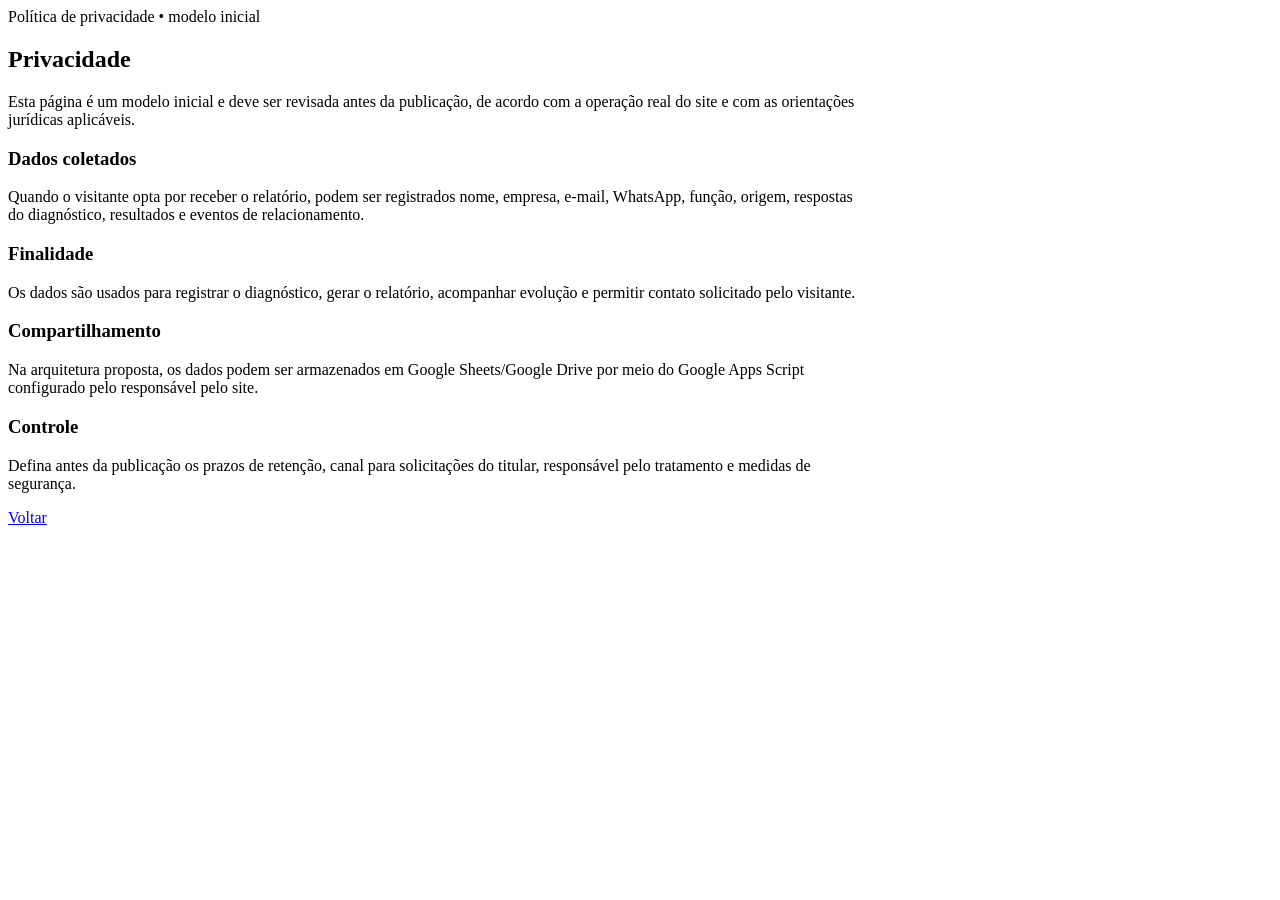
==== privacidade.html @ 218b3f73 "Add files via upload" ====
<!doctype html><html lang="pt-BR"><head><meta charset="utf-8"><meta name="viewport" content="width=device-width,initial-scale=1"><link rel="stylesheet" href="css/styles.css"><title>Privacidade | Radar de Evolução</title></head><body><main><section class="section"><div class="wrap" style="max-width:850px"><div class="eyebrow">Política de privacidade • modelo inicial</div><h1>Privacidade</h1><p>Esta página é um modelo inicial e deve ser revisada antes da publicação, de acordo com a operação real do site e com as orientações jurídicas aplicáveis.</p><h3>Dados coletados</h3><p>Quando o visitante opta por receber o relatório, podem ser registrados nome, empresa, e-mail, WhatsApp, função, origem, respostas do diagnóstico, resultados e eventos de relacionamento.</p><h3>Finalidade</h3><p>Os dados são usados para registrar o diagnóstico, gerar o relatório, acompanhar evolução e permitir contato solicitado pelo visitante.</p><h3>Compartilhamento</h3><p>Na arquitetura proposta, os dados podem ser armazenados em Google Sheets/Google Drive por meio do Google Apps Script configurado pelo responsável pelo site.</p><h3>Controle</h3><p>Defina antes da publicação os prazos de retenção, canal para solicitações do titular, responsável pelo tratamento e medidas de segurança.</p><a class="btn btn-secondary" href="index.html">Voltar</a></div></section></main></body></html>
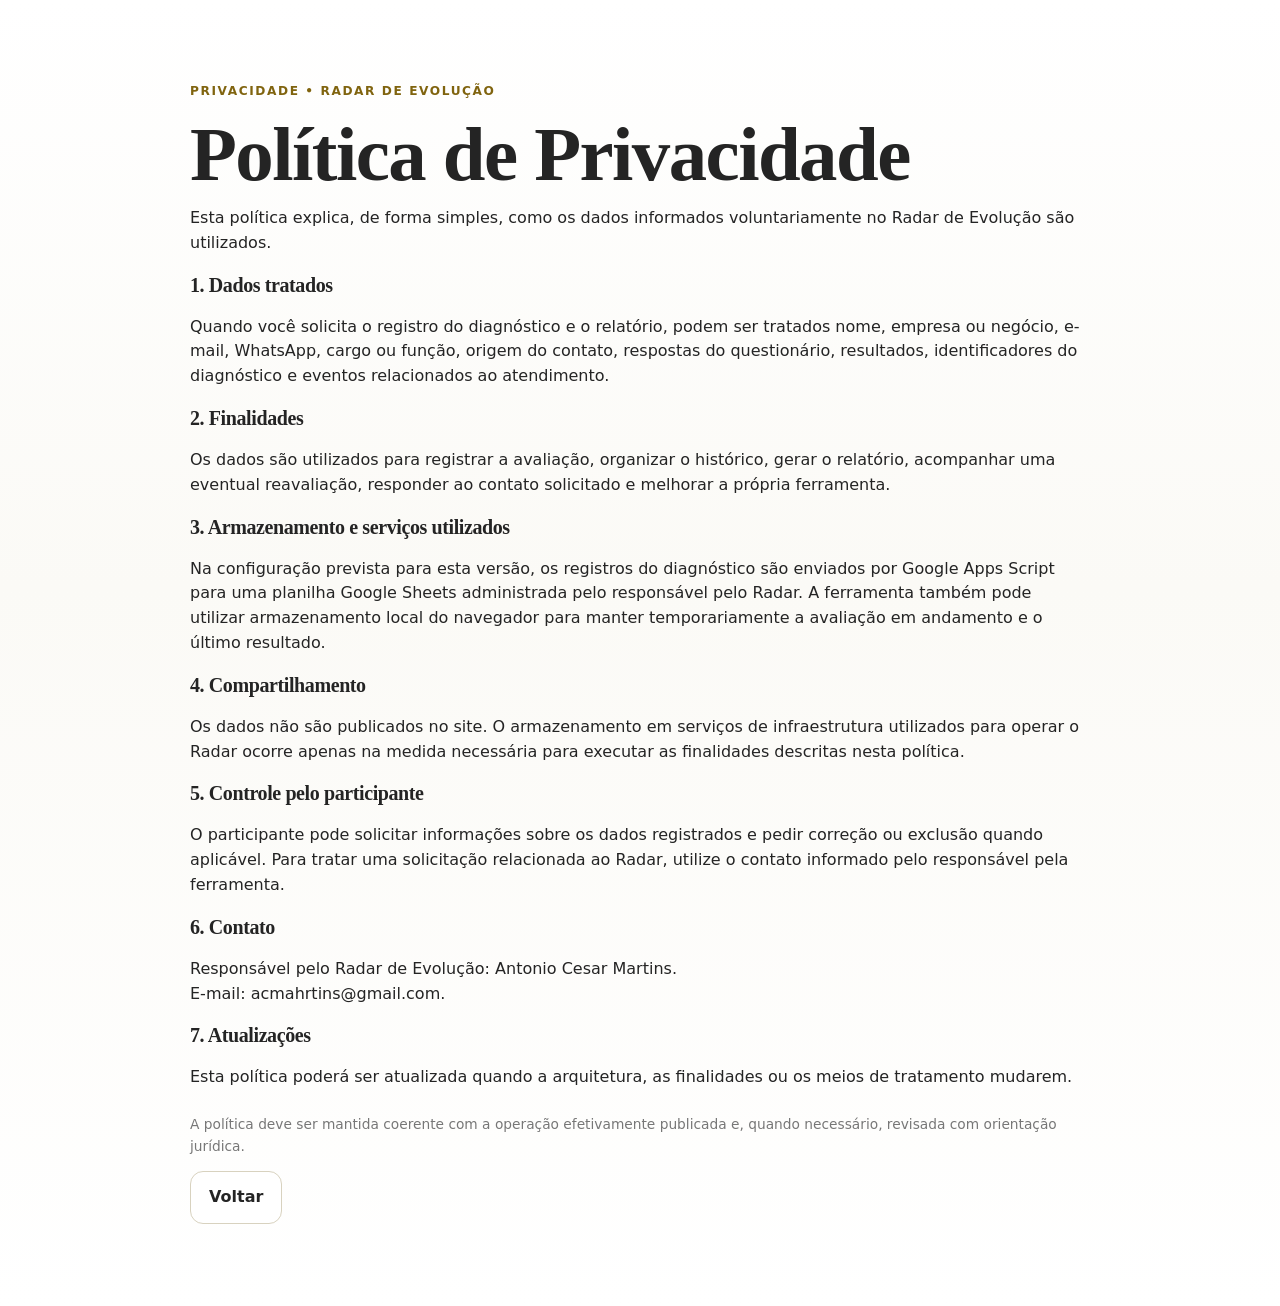
==== commit 1d39f833: "Add files via upload" ====
--- a/privacidade.html
+++ b/privacidade.html
@@ -1 +1 @@
-<!doctype html><html lang="pt-BR"><head><meta charset="utf-8"><meta name="viewport" content="width=device-width,initial-scale=1"><link rel="stylesheet" href="css/styles.css"><title>Privacidade | Radar de Evolução</title></head><body><main><section class="section"><div class="wrap" style="max-width:850px"><div class="eyebrow">Política de privacidade • modelo inicial</div><h1>Privacidade</h1><p>Esta página é um modelo inicial e deve ser revisada antes da publicação, de acordo com a operação real do site e com as orientações jurídicas aplicáveis.</p><h3>Dados coletados</h3><p>Quando o visitante opta por receber o relatório, podem ser registrados nome, empresa, e-mail, WhatsApp, função, origem, respostas do diagnóstico, resultados e eventos de relacionamento.</p><h3>Finalidade</h3><p>Os dados são usados para registrar o diagnóstico, gerar o relatório, acompanhar evolução e permitir contato solicitado pelo visitante.</p><h3>Compartilhamento</h3><p>Na arquitetura proposta, os dados podem ser armazenados em Google Sheets/Google Drive por meio do Google Apps Script configurado pelo responsável pelo site.</p><h3>Controle</h3><p>Defina antes da publicação os prazos de retenção, canal para solicitações do titular, responsável pelo tratamento e medidas de segurança.</p><a class="btn btn-secondary" href="index.html">Voltar</a></div></section></main></body></html>
+<!doctype html><html lang="pt-BR"><head><meta charset="utf-8"><meta name="viewport" content="width=device-width,initial-scale=1"><link rel="manifest" href="manifest.webmanifest"><link rel="stylesheet" href="css/styles.css"><title>Privacidade | Radar de Evolução</title></head><body><main><section class="section"><div class="wrap" style="max-width:900px"><div class="eyebrow">Privacidade • Radar de Evolução</div><h1>Política de Privacidade</h1><p>Esta política explica, de forma simples, como os dados informados voluntariamente no Radar de Evolução são utilizados.</p><h3>1. Dados tratados</h3><p>Quando você solicita o registro do diagnóstico e o relatório, podem ser tratados nome, empresa ou negócio, e-mail, WhatsApp, cargo ou função, origem do contato, respostas do questionário, resultados, identificadores do diagnóstico e eventos relacionados ao atendimento.</p><h3>2. Finalidades</h3><p>Os dados são utilizados para registrar a avaliação, organizar o histórico, gerar o relatório, acompanhar uma eventual reavaliação, responder ao contato solicitado e melhorar a própria ferramenta.</p><h3>3. Armazenamento e serviços utilizados</h3><p>Na configuração prevista para esta versão, os registros do diagnóstico são enviados por Google Apps Script para uma planilha Google Sheets administrada pelo responsável pelo Radar. A ferramenta também pode utilizar armazenamento local do navegador para manter temporariamente a avaliação em andamento e o último resultado.</p><h3>4. Compartilhamento</h3><p>Os dados não são publicados no site. O armazenamento em serviços de infraestrutura utilizados para operar o Radar ocorre apenas na medida necessária para executar as finalidades descritas nesta política.</p><h3>5. Controle pelo participante</h3><p>O participante pode solicitar informações sobre os dados registrados e pedir correção ou exclusão quando aplicável. Para tratar uma solicitação relacionada ao Radar, utilize o contato informado pelo responsável pela ferramenta.</p><h3>6. Contato</h3><p>Responsável pelo Radar de Evolução: Antonio Cesar Martins.<br>E-mail: acmahrtins@gmail.com.</p><h3>7. Atualizações</h3><p>Esta política poderá ser atualizada quando a arquitetura, as finalidades ou os meios de tratamento mudarem.</p><p style="margin-top:24px;color:#777;font-size:.86rem">A política deve ser mantida coerente com a operação efetivamente publicada e, quando necessário, revisada com orientação jurídica.</p><a class="btn btn-secondary" href="index.html">Voltar</a></div></section></main></body></html>
--- a/css/styles.css
+++ b/css/styles.css
@@ -0,0 +1,19 @@
+:root{--gold:#d6b43d;--gold2:#f1db7b;--deep:#a27f12;--black:#111;--graphite:#1b1b1b;--ink:#242424;--muted:#686868;--ivory:#fbfaf6;--white:#fff;--line:#e6e0cf;--soft:#f7f1d8;--green:#28744e;--red:#a54242;--shadow:0 18px 50px rgba(0,0,0,.08);--radius:22px}*{box-sizing:border-box}html{scroll-behavior:smooth}body{margin:0;color:var(--ink);font-family:Inter,system-ui,-apple-system,BlinkMacSystemFont,"Segoe UI",sans-serif;background:linear-gradient(180deg,#fff 0%,var(--ivory) 45%,#fff 100%);line-height:1.55}h1,h2,h3{font-family:Georgia,"Times New Roman",serif;letter-spacing:-.02em;font-weight:600;margin:0 0 14px}h1{font-size:clamp(2.8rem,6vw,5.5rem);line-height:.98}h2{font-size:clamp(2rem,4vw,3.2rem);line-height:1.05}h3{font-size:1.25rem}p{margin:0 0 14px}a{text-decoration:none;color:inherit}button,input,select{font:inherit}button{cursor:pointer}.wrap{width:min(1160px,calc(100% - 36px));margin:auto}.topbar{position:sticky;top:0;z-index:50;background:rgba(255,255,255,.94);backdrop-filter:blur(16px);border-bottom:1px solid rgba(214,180,61,.2)}.topbar-inner{min-height:68px;display:flex;align-items:center;justify-content:space-between;gap:20px}.brand{display:flex;align-items:center;gap:10px;text-transform:uppercase;letter-spacing:.16em;font-weight:800;font-size:.78rem}.brand-dot{width:11px;height:11px;border-radius:50%;background:linear-gradient(135deg,var(--gold),var(--gold2));box-shadow:0 0 0 5px rgba(214,180,61,.12)}.nav{display:flex;gap:18px;color:var(--muted);font-size:.9rem}.nav a:hover{color:var(--black)}.menu{display:none}.hero{padding:88px 0 72px}.hero-grid{display:grid;grid-template-columns:1.15fr .85fr;gap:42px;align-items:center}.eyebrow{text-transform:uppercase;letter-spacing:.13em;font-size:.76rem;font-weight:800;color:#80640f;margin-bottom:16px}.hero p{font-size:1.12rem;color:#505050;max-width:760px}.note{margin-top:22px;padding:18px 20px;background:#faf7ea;border-left:3px solid var(--gold);border-radius:0 14px 14px 0;color:#565656}.actions{display:flex;gap:12px;flex-wrap:wrap;margin-top:26px}.btn{display:inline-flex;align-items:center;justify-content:center;border:1px solid transparent;border-radius:13px;padding:13px 18px;font-weight:800;min-height:48px;transition:.2s}.btn:hover{transform:translateY(-1px)}.btn-gold{background:var(--gold);color:#18150b;box-shadow:0 10px 26px rgba(214,180,61,.2)}.btn-dark{background:var(--black);color:var(--white)}.btn-secondary{background:#fff;border-color:#d8d2bf}.btn-ghost{background:transparent;border-color:var(--line)}.btn-danger{background:#f8e9e9;border-color:#efd2d2;color:#8d3030}.hero-panel{background:#161616;color:#fff;border-radius:28px;padding:28px;box-shadow:var(--shadow);position:relative;overflow:hidden}.hero-panel:after{content:"";position:absolute;width:240px;height:240px;border:1px solid rgba(214,180,61,.3);border-radius:50%;right:-110px;bottom:-110px}.mini{font-size:.72rem;letter-spacing:.1em;text-transform:uppercase;color:#aaa}.hero-number{font-size:4.3rem;font-family:Georgia,serif;color:var(--gold2);line-height:1;margin:10px 0}.bar-row{margin:15px 0}.bar-meta{display:flex;justify-content:space-between;font-size:.76rem;color:#bbb;margin-bottom:7px}.bar{height:8px;background:#303030;border-radius:99px;overflow:hidden}.bar i{display:block;height:100%;background:linear-gradient(90deg,var(--gold),var(--gold2));border-radius:99px}.section{padding:82px 0}.section.alt{background:#f8f5e9}.section-head{max-width:820px;margin-bottom:30px}.section-head p{color:var(--muted)}.cards{display:grid;grid-template-columns:repeat(4,1fr);gap:15px}.card{background:#fff;border:1px solid var(--line);border-radius:20px;padding:22px;box-shadow:0 8px 25px rgba(0,0,0,.03)}.card-link{display:block;transition:.2s}.card-link:hover{transform:translateY(-2px);box-shadow:var(--shadow)}.card-num{font-size:.72rem;letter-spacing:.13em;color:#9a7b13;font-weight:800;margin-bottom:12px}.card p{color:var(--muted);font-size:.94rem}.process{display:grid;grid-template-columns:repeat(7,1fr);gap:8px;align-items:stretch}.process-step{padding:18px 12px;border:1px solid var(--line);border-radius:16px;background:#fff;text-align:center;font-size:.86rem;font-weight:750}.process-step strong{display:block;font-size:1.4rem;font-family:Georgia,serif;color:#8a6d0c;margin-bottom:5px}.quote{padding:28px 0;border-top:1px solid var(--line);border-bottom:1px solid var(--line);font:1.45rem/1.35 Georgia,serif;max-width:900px}.profile-grid{display:grid;grid-template-columns:1fr 1fr;gap:24px}.metric-grid{display:grid;grid-template-columns:repeat(4,1fr);gap:14px}.metric{padding:22px;background:#fff;border:1px solid var(--line);border-radius:18px}.metric strong{display:block;font-size:2rem;font-family:Georgia,serif}.metric span{color:var(--muted);font-size:.9rem}.quiz-shell{max-width:900px;margin:auto;background:#171717;color:#fff;border-radius:28px;padding:28px;box-shadow:var(--shadow)}.progress-top{display:flex;justify-content:space-between;color:#bbb;font-size:.8rem}.progress{height:6px;background:#2e2e2e;border-radius:99px;margin:9px 0 22px}.progress i{display:block;height:100%;width:0;background:linear-gradient(90deg,var(--gold),var(--gold2));border-radius:99px}.dimension{color:var(--gold2);text-transform:uppercase;letter-spacing:.12em;font-size:.74rem;font-weight:800}.question{font-size:clamp(1.55rem,3vw,2.2rem);font-family:Georgia,serif;line-height:1.12;margin:10px 0}.qhelp{color:#bcbcbc;font-size:.94rem}.options{display:grid;gap:10px;margin-top:22px}.option{display:flex;gap:12px;align-items:flex-start;padding:15px;border:1px solid #353535;border-radius:15px;background:#1f1f1f;color:#eee;text-align:left}.option:hover{border-color:#6f5b1b}.option.selected{border-color:var(--gold);background:#2b2614}.option input{margin-top:4px;accent-color:var(--gold)}.diag-actions{display:flex;justify-content:space-between;gap:12px;margin-top:24px}.result{display:none}.result-grid{display:grid;grid-template-columns:1fr 1fr;gap:18px}.result-card{background:#fff;color:var(--ink);border-radius:24px;padding:26px;border:1px solid var(--line)}.score{font:4.6rem/1 Georgia,serif}.level{display:inline-block;margin:12px 0 18px;padding:7px 11px;border-radius:999px;background:var(--soft);color:#6a5306;font-size:.76rem;font-weight:850}.axis-list{display:grid;grid-template-columns:1fr 1fr;gap:0 18px;margin-top:18px}.axis-item{padding:11px 0;border-bottom:1px solid #eee;display:flex;justify-content:space-between;font-size:.88rem}.axis-item strong{font-weight:850}.insight{margin-top:18px;padding:16px;border:1px solid var(--line);background:#faf8f0;border-radius:14px}.insight strong{color:#65500a}.radar-wrap{display:flex;justify-content:center;align-items:center;min-height:450px;background:radial-gradient(circle at 50% 45%,#fffdf7,#fff 60%)}#radar{width:100%;max-width:470px}.lead-panel{margin-top:18px;background:#fff;color:var(--ink);border-radius:24px;padding:24px;border:1px solid var(--line);display:none}.form-grid{display:grid;grid-template-columns:1fr 1fr;gap:12px}.field{display:grid;gap:6px}.field.full{grid-column:1/-1}.field label{font-size:.78rem;font-weight:800}.field input,.field select{border:1px solid #d9d6cd;border-radius:11px;padding:12px 13px;outline:none;background:#fff}.field input:focus,.field select:focus{border-color:var(--gold);box-shadow:0 0 0 4px rgba(214,180,61,.12)}.check{display:flex;gap:9px;align-items:flex-start;margin-top:12px;color:#666;font-size:.77rem}.check input{margin-top:4px}.status{margin-top:12px;padding:12px 14px;border-radius:12px;background:#f5f3ed;border:1px solid var(--line);font-size:.84rem}.privacy-note{font-size:.75rem;color:#777;margin-top:9px}.contact-grid{display:grid;grid-template-columns:1fr .8fr;gap:22px}.contact-card{background:#fff;border:1px solid var(--line);border-radius:22px;padding:24px}.wa-number{font-size:1.3rem;font-weight:850}.footer{border-top:1px solid var(--line);padding:28px 0 50px;color:#777;font-size:.83rem}.report-sheet{width:min(950px,calc(100% - 28px));margin:30px auto;background:#fff;padding:40px;box-shadow:var(--shadow);border:1px solid var(--line)}.report-head{display:flex;justify-content:space-between;gap:20px;border-bottom:2px solid var(--gold);padding-bottom:20px;margin-bottom:25px}.report-head .score{font-size:3.4rem}.report-meta{color:#666;font-size:.9rem}.report-bars{display:grid;gap:9px;margin:20px 0}.report-bar-row{display:grid;grid-template-columns:200px 1fr 50px;gap:10px;align-items:center;font-size:.88rem}.report-bar{height:9px;background:#ece9df;border-radius:99px;overflow:hidden}.report-bar i{display:block;height:100%;background:linear-gradient(90deg,var(--gold),var(--gold2))}.print-only{display:none}@media(max-width:980px){.hero-grid,.profile-grid,.contact-grid,.result-grid{grid-template-columns:1fr}.cards{grid-template-columns:repeat(2,1fr)}.metric-grid{grid-template-columns:repeat(2,1fr)}.process{grid-template-columns:repeat(4,1fr)}}@media(max-width:650px){.wrap{width:min(100% - 22px,1160px)}.nav{display:none}.menu{display:block}.hero{padding-top:62px}.section{padding:64px 0}.cards,.metric-grid,.form-grid{grid-template-columns:1fr}.field.full{grid-column:auto}.process{grid-template-columns:1fr 1fr}.quiz-shell{padding:18px}.axis-list{grid-template-columns:1fr}.report-sheet{padding:24px}.report-head{flex-direction:column}.report-bar-row{grid-template-columns:1fr 42px}.report-bar-row .report-bar{grid-column:1/-1;grid-row:2}.report-bar-row b{grid-column:2;grid-row:1;text-align:right}}@media print{body{background:#fff}.topbar,.no-print,.footer{display:none!important}.report-sheet{margin:0;box-shadow:none;border:0;width:100%}.print-only{display:block}}
+.timeline{display:grid;gap:14px}.timeline-item{display:grid;grid-template-columns:150px 1fr;gap:20px;align-items:stretch}.timeline-year{padding:18px 16px;border:1px solid var(--line);border-radius:18px;background:#111;color:var(--gold2);font-size:.72rem;font-weight:850;letter-spacing:.12em;display:flex;align-items:flex-start;justify-content:center}.timeline-body{padding:20px 22px;background:#fff;border:1px solid var(--line);border-radius:18px}.timeline-body p{color:var(--muted);max-width:900px}.cards-3{grid-template-columns:repeat(3,1fr)}
+@media(max-width:980px){.timeline-item{grid-template-columns:110px 1fr}.cards-3{grid-template-columns:1fr 1fr}}
+@media(max-width:650px){.timeline-item{grid-template-columns:1fr;gap:8px}.timeline-year{justify-content:flex-start}.cards-3{grid-template-columns:1fr}}
+
+.context-section{background:#151515;color:#fff;padding:78px 0}.context-head{display:flex;justify-content:space-between;gap:28px;align-items:flex-start;margin-bottom:30px}.context-head h2{max-width:800px;color:#fff}.context-head p{max-width:780px;color:#bdbdbd}.context-update{min-width:120px;text-align:right;color:#999;font-size:.76rem;text-transform:uppercase;letter-spacing:.08em}.context-update strong{color:var(--gold2);font-size:.9rem}.context-grid{display:grid;grid-template-columns:repeat(3,1fr);gap:14px}.context-card{background:#202020;border:1px solid #343434;border-radius:18px;padding:20px}.context-card.compact{background:#fff;color:var(--ink);border-color:var(--line)}.context-scope{text-transform:uppercase;letter-spacing:.12em;color:var(--gold2);font-size:.68rem;font-weight:850}.context-value{font:2.45rem/1 Georgia,serif;color:var(--gold2);margin:8px 0 10px}.context-card h3{font-size:1.05rem;color:#fff;margin-bottom:9px}.context-card.compact h3{color:var(--ink)}.context-card p{color:#bbb;font-size:.88rem}.context-card.compact p{color:var(--muted)}.context-card a{font-size:.73rem;color:#d8d8d8;text-decoration:underline}.context-card.compact a{color:#666}.context-more{margin-top:18px}.context-more summary{cursor:pointer;color:var(--gold2);font-weight:800;padding:8px 0}.context-more-grid{display:grid;grid-template-columns:repeat(2,1fr);gap:14px;margin-top:12px}.context-note{margin:18px 0 0;padding:14px 16px;border:1px solid #3b3b3b;border-radius:14px;color:#bdbdbd;font-size:.8rem}.context-section .eyebrow{color:var(--gold2)}
+@media(max-width:980px){.context-grid{grid-template-columns:1fr 1fr}.context-head{display:block}.context-update{text-align:left;margin-top:14px}.context-more-grid{grid-template-columns:1fr}}
+@media(max-width:650px){.context-section{padding:62px 0}.context-grid{grid-template-columns:1fr}.context-card h3{font-size:1rem}.context-value{font-size:2.2rem}}
+
+.score-card{position:relative;overflow:hidden}.score-card:after{content:"";position:absolute;width:180px;height:180px;border-radius:50%;right:-80px;top:-80px;border:1px solid rgba(214,180,61,.22)}.result-callout{margin-top:18px;padding:16px 17px;border-left:3px solid var(--gold);background:#faf7ea;border-radius:0 14px 14px 0;display:grid;gap:5px}.result-callout strong{font-size:.75rem;text-transform:uppercase;letter-spacing:.09em;color:#80640f}.result-callout span{font-size:.9rem;color:#555}.radar-wrap{display:block}.wheel-heading{display:flex;justify-content:space-between;gap:18px;align-items:flex-start;margin-bottom:8px}.wheel-heading h3{margin-bottom:6px}.wheel-heading p{font-size:.82rem;color:#777;margin:0;max-width:470px}.wheel-legend{display:grid;gap:7px;white-space:nowrap;font-size:.72rem;color:#777;padding-top:4px}.wheel-legend span{display:flex;align-items:center;gap:7px}.wheel-legend i{display:inline-block;width:10px;height:10px;border-radius:50%}.dot-fill{background:#a78416}.dot-scale{background:#e1dccf;border:1px solid #cfc7b4}.radar-wrap svg{display:block;width:100%;max-width:500px;margin:0 auto}.wheel-footer{font-size:.8rem;color:#666;text-align:center;border-top:1px solid #eee;padding-top:12px;margin-top:2px}.axis-item strong{color:#80640f}
+@media(max-width:650px){.wheel-heading{display:block}.wheel-legend{display:flex;gap:12px;margin-top:10px;white-space:normal}.radar-wrap{min-height:0;padding:18px}.result-callout{font-size:.88rem}}
+
+.progress-hint{font-size:.76rem;color:#8f8f8f;margin-top:7px}.diag-actions{position:sticky;bottom:10px;z-index:5;background:linear-gradient(180deg,rgba(23,23,23,0),#171717 28%);padding-top:16px}.diag-actions .btn-gold{min-width:150px}@media(max-width:650px){.diag-actions{margin-left:-2px;margin-right:-2px;padding:16px 2px 2px;bottom:6px}}
+
+.pdf-showcase-section{padding:92px 0;background:linear-gradient(180deg,#fff 0%,#fbfaf6 100%);overflow:hidden}.pdf-showcase-grid{display:grid;grid-template-columns:minmax(0,1fr) minmax(0,1fr);gap:64px;align-items:center}.pdf-preview{position:relative;max-width:560px;margin:0 auto;width:100%;padding:8px 16px 0}.pdf-preview:before{content:"";position:absolute;inset:48px 44px 44px 44px;border-radius:40px;background:radial-gradient(circle at 28% 16%,rgba(214,180,61,.18),transparent 52%);filter:blur(18px);z-index:0}.pdf-zoom-trigger{position:relative;z-index:1;display:block;width:min(100%,520px);padding:0;margin:0 auto;border:0;background:transparent;cursor:zoom-in}.pdf-zoom-trigger img{display:block;width:100%;height:auto;max-height:none;object-fit:contain;border:1px solid #e6e0cf;border-radius:20px;background:#fff;box-shadow:0 28px 64px rgba(25,20,10,.16),0 8px 20px rgba(0,0,0,.06);transform:rotate(-.8deg);transition:transform .3s ease,box-shadow .3s ease}.pdf-zoom-trigger:hover img,.pdf-zoom-trigger:focus-visible img{transform:rotate(0) translateY(-4px);box-shadow:0 36px 82px rgba(25,20,10,.21),0 10px 24px rgba(0,0,0,.08)}.zoom-hint{position:absolute;right:14px;bottom:14px;padding:7px 10px;border-radius:999px;background:rgba(17,17,17,.88);color:#f8e49a;font-size:.68rem;font-weight:800;letter-spacing:.04em;box-shadow:0 8px 20px rgba(0,0,0,.14)}.preview-badge{position:absolute;z-index:3;left:4px;top:6px;padding:10px 13px;border-radius:999px;background:#111;color:#f8e49a;font-size:.68rem;letter-spacing:.12em;font-weight:900;box-shadow:0 10px 25px rgba(0,0,0,.15)}.preview-caption{position:relative;z-index:2;width:min(92%,500px);margin:14px auto 0;padding:14px 17px;background:rgba(255,255,255,.96);backdrop-filter:blur(12px);border:1px solid var(--line);border-radius:16px;box-shadow:0 12px 28px rgba(0,0,0,.07);display:flex;justify-content:space-between;gap:16px;align-items:center}.preview-caption span{font-weight:850;font-size:.86rem}.preview-caption small{color:var(--muted);font-size:.72rem;text-align:right}.pdf-showcase-copy{max-width:600px}.pdf-showcase-copy h2{max-width:560px}.pdf-showcase-copy>p{font-size:1.06rem;color:#575757;max-width:570px}.showcase-points{display:grid;grid-template-columns:1fr 1fr;gap:10px;margin:28px 0}.showcase-points div{display:flex;gap:11px;align-items:center;padding:14px 15px;border:1px solid var(--line);border-radius:15px;background:#fff}.showcase-points strong{font:1rem Georgia,serif;color:#9a7b13}.showcase-points span{font-size:.86rem;font-weight:750}.showcase-note{margin:18px 0;padding:14px 16px;border-left:3px solid var(--gold);background:#faf7ea;color:#656565;font-size:.78rem;border-radius:0 12px 12px 0}.pdf-modal{position:fixed;inset:0;display:none;align-items:center;justify-content:center;padding:26px;z-index:1000}.pdf-modal.open{display:flex}.pdf-modal-backdrop{position:absolute;inset:0;background:rgba(16,15,13,.82);backdrop-filter:blur(6px)}.pdf-modal-dialog{position:relative;z-index:1;max-width:min(92vw,720px);max-height:92vh}.pdf-modal-dialog img{display:block;max-width:100%;max-height:92vh;width:auto;height:auto;object-fit:contain;background:#fff;box-shadow:0 30px 90px rgba(0,0,0,.35)}.pdf-modal-close{position:absolute;right:-10px;top:-10px;width:36px;height:36px;border:0;border-radius:50%;background:#111;color:#fff;font-size:24px;line-height:1;cursor:pointer;z-index:2;box-shadow:0 8px 22px rgba(0,0,0,.22)}body.modal-open{overflow:hidden}@media(max-width:980px){.pdf-showcase-grid{grid-template-columns:1fr;gap:42px}.pdf-showcase-copy{max-width:none}.pdf-preview{max-width:720px}}@media(max-width:650px){.pdf-showcase-section{padding:68px 0}.pdf-preview{padding:8px 4px 0}.pdf-zoom-trigger img{border-radius:16px}.preview-badge{left:0;top:7px;font-size:.59rem;padding:8px 10px}.zoom-hint{right:10px;bottom:10px;font-size:.62rem}.preview-caption{width:94%;margin:12px auto 0;display:block}.preview-caption small{display:block;text-align:left;margin-top:4px}.showcase-points{grid-template-columns:1fr;gap:8px}.pdf-showcase-copy>p{font-size:.98rem}}
+
+.result-choice{display:grid;gap:8px;max-width:560px}.result-choice label{font-size:.84rem;color:#4e4a42}.result-choice select{width:100%;border:1px solid var(--line);background:#fff;border-radius:12px;padding:12px 13px;font:inherit;color:var(--ink)}
+#printBtn:disabled{opacity:.48;cursor:not-allowed;box-shadow:none}
+@media print{@page{size:A4 portrait;margin:0}.report-page{page-break-after:avoid;page-break-before:avoid}.report-page,.report-page *{break-inside:avoid}.report-page{height:297mm;max-height:297mm;overflow:hidden}.report-top,.report-main,.report-bottom{page-break-inside:avoid}}
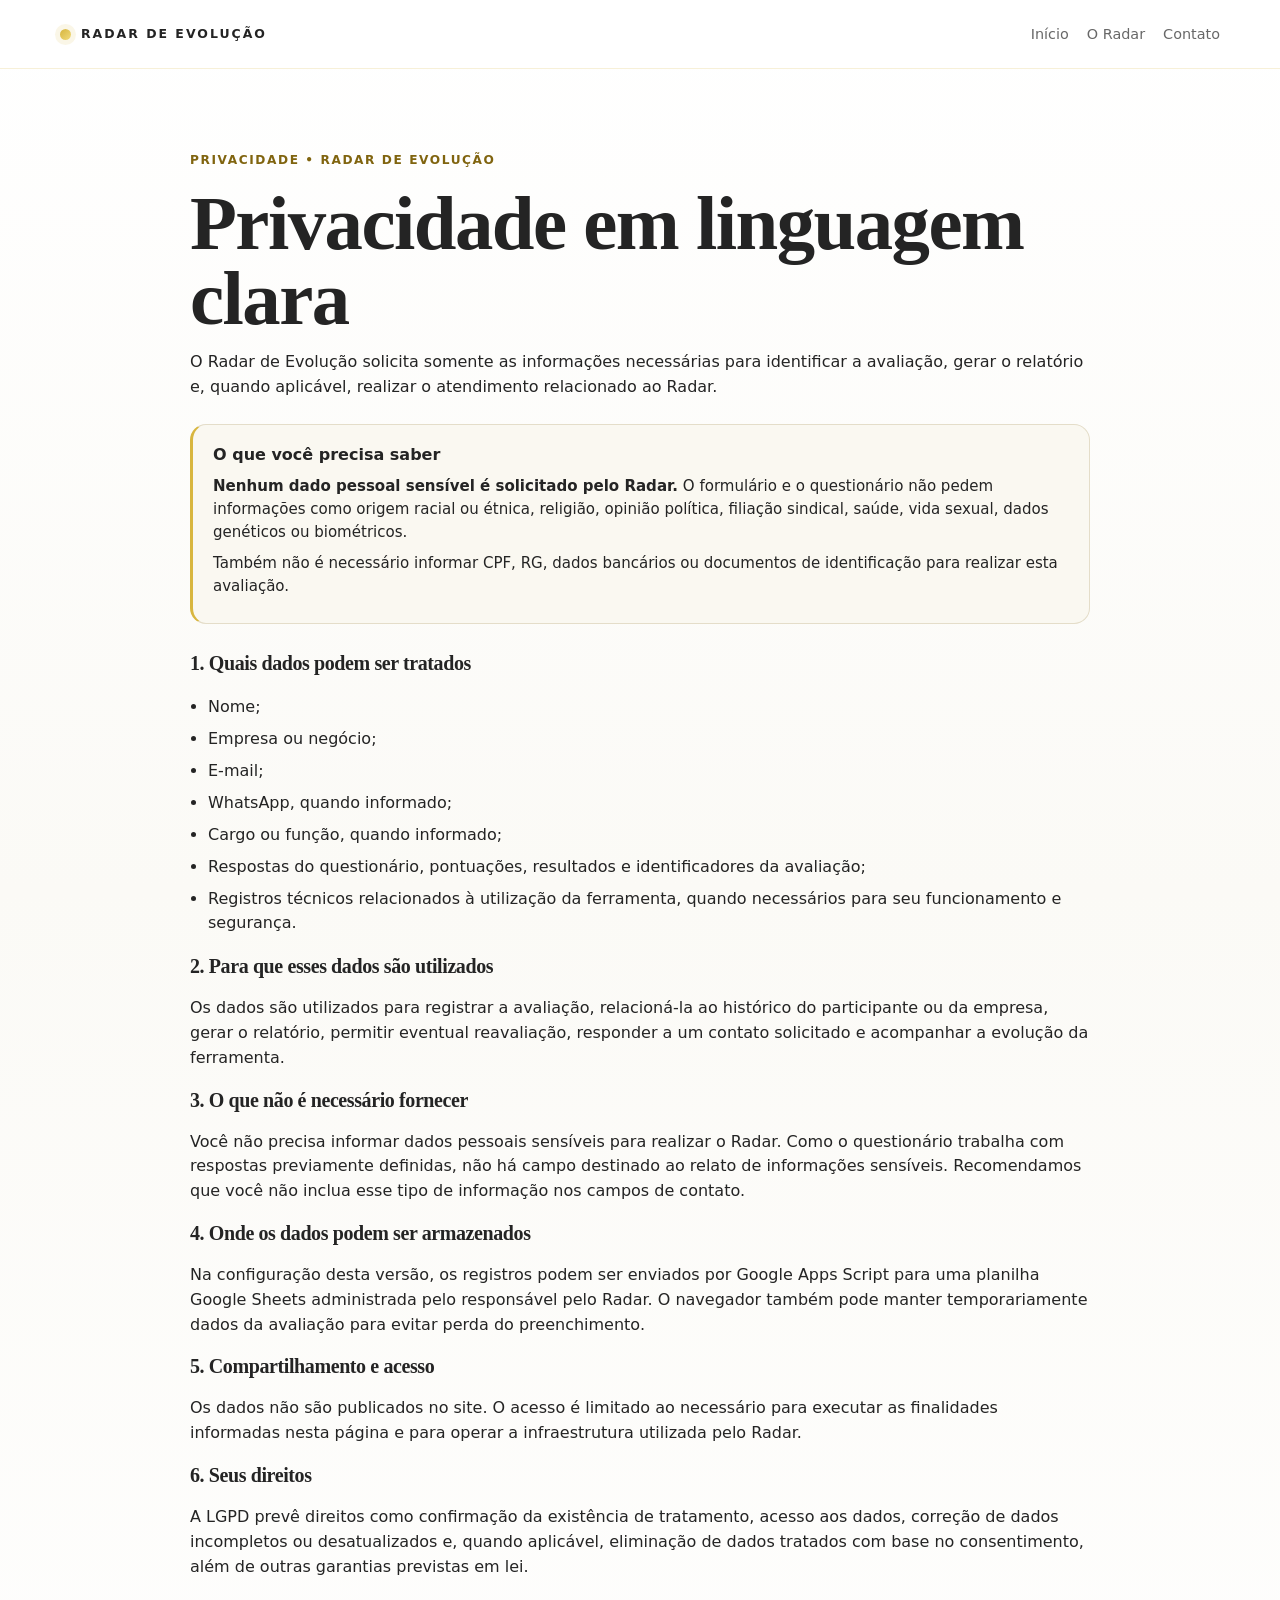
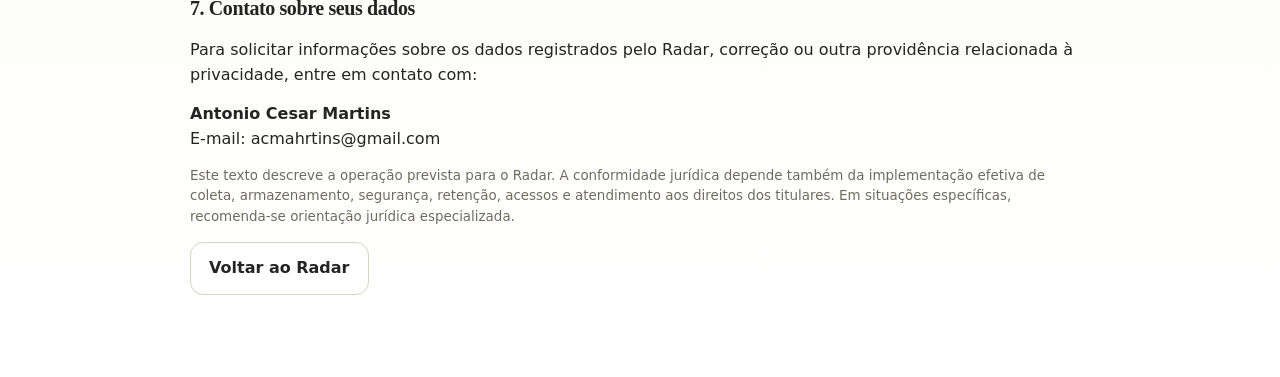
==== commit 1cefcd94: "Add files via upload" ====
--- a/privacidade.html
+++ b/privacidade.html
@@ -1 +1,40 @@
-<!doctype html><html lang="pt-BR"><head><meta charset="utf-8"><meta name="viewport" content="width=device-width,initial-scale=1"><link rel="manifest" href="manifest.webmanifest"><link rel="stylesheet" href="css/styles.css"><title>Privacidade | Radar de Evolução</title></head><body><main><section class="section"><div class="wrap" style="max-width:900px"><div class="eyebrow">Privacidade • Radar de Evolução</div><h1>Política de Privacidade</h1><p>Esta política explica, de forma simples, como os dados informados voluntariamente no Radar de Evolução são utilizados.</p><h3>1. Dados tratados</h3><p>Quando você solicita o registro do diagnóstico e o relatório, podem ser tratados nome, empresa ou negócio, e-mail, WhatsApp, cargo ou função, origem do contato, respostas do questionário, resultados, identificadores do diagnóstico e eventos relacionados ao atendimento.</p><h3>2. Finalidades</h3><p>Os dados são utilizados para registrar a avaliação, organizar o histórico, gerar o relatório, acompanhar uma eventual reavaliação, responder ao contato solicitado e melhorar a própria ferramenta.</p><h3>3. Armazenamento e serviços utilizados</h3><p>Na configuração prevista para esta versão, os registros do diagnóstico são enviados por Google Apps Script para uma planilha Google Sheets administrada pelo responsável pelo Radar. A ferramenta também pode utilizar armazenamento local do navegador para manter temporariamente a avaliação em andamento e o último resultado.</p><h3>4. Compartilhamento</h3><p>Os dados não são publicados no site. O armazenamento em serviços de infraestrutura utilizados para operar o Radar ocorre apenas na medida necessária para executar as finalidades descritas nesta política.</p><h3>5. Controle pelo participante</h3><p>O participante pode solicitar informações sobre os dados registrados e pedir correção ou exclusão quando aplicável. Para tratar uma solicitação relacionada ao Radar, utilize o contato informado pelo responsável pela ferramenta.</p><h3>6. Contato</h3><p>Responsável pelo Radar de Evolução: Antonio Cesar Martins.<br>E-mail: acmahrtins@gmail.com.</p><h3>7. Atualizações</h3><p>Esta política poderá ser atualizada quando a arquitetura, as finalidades ou os meios de tratamento mudarem.</p><p style="margin-top:24px;color:#777;font-size:.86rem">A política deve ser mantida coerente com a operação efetivamente publicada e, quando necessário, revisada com orientação jurídica.</p><a class="btn btn-secondary" href="index.html">Voltar</a></div></section></main></body></html>+<!doctype html>
+<html lang="pt-BR">
+<head>
+<meta charset="utf-8">
+<meta name="viewport" content="width=device-width,initial-scale=1">
+<link rel="manifest" href="manifest.webmanifest">
+<link rel="stylesheet" href="css/styles.css">
+<title>Privacidade | Radar de Evolução</title>
+<style>
+.privacy-card{background:#faf8f1;border:1px solid #e4ddc9;border-left:3px solid #d8b63f;border-radius:16px;padding:18px 20px;margin:24px 0}.privacy-card p{margin:7px 0;font-size:.94rem;line-height:1.55}.privacy-list{padding-left:18px}.privacy-list li{margin:8px 0;line-height:1.5}.small-note{font-size:.84rem;color:#706b62}
+</style>
+</head>
+<body>
+<header class="topbar"><div class="wrap topbar-inner"><a class="brand" href="index.html"><i class="brand-dot"></i>Radar de Evolução</a><nav class="nav"><a href="index.html">Início</a><a href="radar.html">O Radar</a><a href="contato.html">Contato</a></nav></div></header>
+<main><section class="section"><div class="wrap" style="max-width:900px">
+<div class="eyebrow">Privacidade • Radar de Evolução</div>
+<h1>Privacidade em linguagem clara</h1>
+<p>O Radar de Evolução solicita somente as informações necessárias para identificar a avaliação, gerar o relatório e, quando aplicável, realizar o atendimento relacionado ao Radar.</p>
+<div class="privacy-card"><strong>O que você precisa saber</strong>
+<p><strong>Nenhum dado pessoal sensível é solicitado pelo Radar.</strong> O formulário e o questionário não pedem informações como origem racial ou étnica, religião, opinião política, filiação sindical, saúde, vida sexual, dados genéticos ou biométricos.</p>
+<p>Também não é necessário informar CPF, RG, dados bancários ou documentos de identificação para realizar esta avaliação.</p></div>
+<h3>1. Quais dados podem ser tratados</h3>
+<ul class="privacy-list"><li>Nome;</li><li>Empresa ou negócio;</li><li>E-mail;</li><li>WhatsApp, quando informado;</li><li>Cargo ou função, quando informado;</li><li>Respostas do questionário, pontuações, resultados e identificadores da avaliação;</li><li>Registros técnicos relacionados à utilização da ferramenta, quando necessários para seu funcionamento e segurança.</li></ul>
+<h3>2. Para que esses dados são utilizados</h3>
+<p>Os dados são utilizados para registrar a avaliação, relacioná-la ao histórico do participante ou da empresa, gerar o relatório, permitir eventual reavaliação, responder a um contato solicitado e acompanhar a evolução da ferramenta.</p>
+<h3>3. O que não é necessário fornecer</h3>
+<p>Você não precisa informar dados pessoais sensíveis para realizar o Radar. Como o questionário trabalha com respostas previamente definidas, não há campo destinado ao relato de informações sensíveis. Recomendamos que você não inclua esse tipo de informação nos campos de contato.</p>
+<h3>4. Onde os dados podem ser armazenados</h3>
+<p>Na configuração desta versão, os registros podem ser enviados por Google Apps Script para uma planilha Google Sheets administrada pelo responsável pelo Radar. O navegador também pode manter temporariamente dados da avaliação para evitar perda do preenchimento.</p>
+<h3>5. Compartilhamento e acesso</h3>
+<p>Os dados não são publicados no site. O acesso é limitado ao necessário para executar as finalidades informadas nesta página e para operar a infraestrutura utilizada pelo Radar.</p>
+<h3>6. Seus direitos</h3>
+<p>A LGPD prevê direitos como confirmação da existência de tratamento, acesso aos dados, correção de dados incompletos ou desatualizados e, quando aplicável, eliminação de dados tratados com base no consentimento, além de outras garantias previstas em lei.</p>
+<h3>7. Contato sobre seus dados</h3>
+<p>Para solicitar informações sobre os dados registrados pelo Radar, correção ou outra providência relacionada à privacidade, entre em contato com:</p>
+<p><strong>Antonio Cesar Martins</strong><br>E-mail: acmahrtins@gmail.com</p>
+<p class="small-note">Este texto descreve a operação prevista para o Radar. A conformidade jurídica depende também da implementação efetiva de coleta, armazenamento, segurança, retenção, acessos e atendimento aos direitos dos titulares. Em situações específicas, recomenda-se orientação jurídica especializada.</p>
+<a class="btn btn-secondary" href="index.html">Voltar ao Radar</a>
+</div></section></main>
+</body></html>
